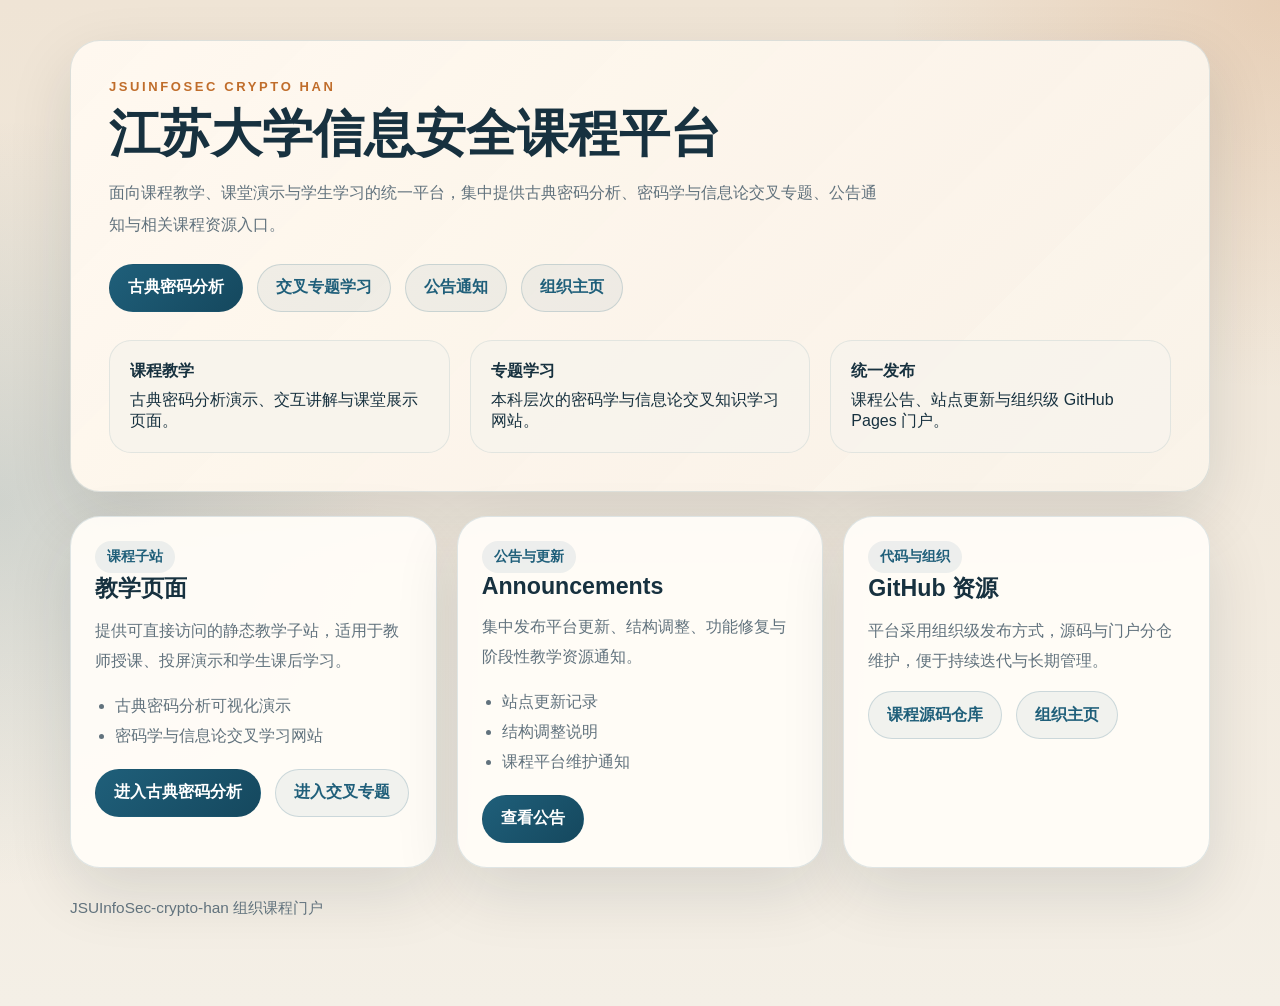
==== index.html @ 3f23a889 "Initialize organization teaching portal" ====
<!DOCTYPE html>
<html lang="zh-CN">
  <head>
    <meta charset="UTF-8" />
    <meta name="viewport" content="width=device-width, initial-scale=1.0" />
    <title>江苏大学信息安全课程平台</title>
    <style>
      :root {
        --bg: #f4efe6;
        --paper: rgba(255, 252, 247, 0.96);
        --panel: rgba(248, 243, 236, 0.92);
        --ink: #17313f;
        --muted: #61727d;
        --primary: #1f5f7a;
        --primary-deep: #15485e;
        --accent: #c06d2b;
        --line: rgba(31, 95, 122, 0.14);
        --shadow: 0 24px 64px rgba(18, 33, 40, 0.12);
        --radius-xl: 30px;
        --radius-lg: 22px;
        --radius-md: 16px;
      }

      * {
        box-sizing: border-box;
      }

      body {
        margin: 0;
        color: var(--ink);
        font-family: "Segoe UI", "PingFang SC", "Microsoft YaHei", sans-serif;
        background:
          radial-gradient(circle at top right, rgba(192, 109, 43, 0.18), transparent 24%),
          radial-gradient(circle at left center, rgba(31, 95, 122, 0.16), transparent 28%),
          linear-gradient(180deg, #efe4d5 0%, var(--bg) 100%);
      }

      a {
        color: inherit;
        text-decoration: none;
      }

      .page {
        max-width: 1180px;
        margin: 0 auto;
        padding: 40px 20px 72px;
      }

      .hero,
      .card {
        border: 1px solid var(--line);
        border-radius: var(--radius-xl);
        background: var(--paper);
        box-shadow: var(--shadow);
      }

      .hero {
        padding: 38px;
        background:
          linear-gradient(135deg, rgba(255, 248, 239, 0.98), rgba(249, 242, 231, 0.94)),
          var(--paper);
      }

      .eyebrow {
        margin: 0 0 12px;
        color: var(--accent);
        font-size: 13px;
        font-weight: 700;
        letter-spacing: 0.2em;
        text-transform: uppercase;
      }

      h1,
      h2,
      h3,
      p {
        margin-top: 0;
      }

      h1 {
        margin-bottom: 16px;
        font-size: clamp(2.3rem, 4vw, 3.9rem);
        line-height: 1.08;
      }

      h2 {
        margin-bottom: 12px;
        font-size: 1.45rem;
      }

      .lead {
        max-width: 780px;
        color: var(--muted);
        line-height: 1.9;
        font-size: 1.03rem;
      }

      .actions,
      .link-row {
        display: flex;
        flex-wrap: wrap;
        gap: 14px;
      }

      .actions {
        margin-top: 24px;
      }

      .btn {
        display: inline-flex;
        align-items: center;
        justify-content: center;
        min-height: 48px;
        padding: 0 18px;
        border-radius: 999px;
        border: 1px solid transparent;
        font-weight: 700;
      }

      .btn-primary {
        background: linear-gradient(135deg, var(--primary), var(--primary-deep));
        color: #fff;
      }

      .btn-secondary {
        border-color: rgba(31, 95, 122, 0.18);
        background: rgba(31, 95, 122, 0.06);
        color: var(--primary);
      }

      .hero-grid,
      .grid {
        display: grid;
        gap: 20px;
      }

      .hero-grid {
        grid-template-columns: repeat(3, minmax(0, 1fr));
        margin-top: 28px;
      }

      .grid {
        grid-template-columns: repeat(auto-fit, minmax(280px, 1fr));
        margin-top: 24px;
      }

      .card {
        padding: 24px;
      }

      .pill {
        display: inline-flex;
        align-items: center;
        padding: 7px 12px;
        border-radius: 999px;
        background: rgba(31, 95, 122, 0.08);
        color: var(--primary);
        font-size: 14px;
        font-weight: 700;
      }

      .card p,
      li {
        color: var(--muted);
        line-height: 1.86;
      }

      ul {
        margin: 0 0 18px;
        padding-left: 20px;
      }

      .meta-card {
        padding: 20px;
        border-radius: var(--radius-lg);
        background: var(--panel);
        border: 1px solid rgba(31, 95, 122, 0.1);
      }

      .meta-card strong {
        display: block;
        margin-bottom: 8px;
      }

      .footer {
        margin-top: 30px;
        color: var(--muted);
        font-size: 0.96rem;
      }

      @media (max-width: 920px) {
        .hero-grid {
          grid-template-columns: 1fr;
        }
      }

      @media (max-width: 820px) {
        .page {
          padding: 24px 14px 44px;
        }

        .hero,
        .card {
          border-radius: var(--radius-lg);
        }

        .hero {
          padding: 24px;
        }
      }
    </style>
  </head>
  <body>
    <main class="page">
      <section class="hero">
        <p class="eyebrow">JSUInfoSec Crypto Han</p>
        <h1>江苏大学信息安全课程平台</h1>
        <p class="lead">
          面向课程教学、课堂演示与学生学习的统一平台，集中提供古典密码分析、密码学与信息论交叉专题、公告通知与相关课程资源入口。
        </p>

        <div class="actions">
          <a class="btn btn-primary" href="/classical-crypto/">古典密码分析</a>
          <a class="btn btn-secondary" href="/cross-learning/">交叉专题学习</a>
          <a class="btn btn-secondary" href="/announcements/">公告通知</a>
          <a class="btn btn-secondary" href="https://github.com/JSUInfoSec-crypto-han">组织主页</a>
        </div>

        <div class="hero-grid">
          <div class="meta-card">
            <strong>课程教学</strong>
            古典密码分析演示、交互讲解与课堂展示页面。
          </div>
          <div class="meta-card">
            <strong>专题学习</strong>
            本科层次的密码学与信息论交叉知识学习网站。
          </div>
          <div class="meta-card">
            <strong>统一发布</strong>
            课程公告、站点更新与组织级 GitHub Pages 门户。
          </div>
        </div>
      </section>

      <section class="grid">
        <article class="card">
          <span class="pill">课程子站</span>
          <h2>教学页面</h2>
          <p>提供可直接访问的静态教学子站，适用于教师授课、投屏演示和学生课后学习。</p>
          <ul>
            <li>古典密码分析可视化演示</li>
            <li>密码学与信息论交叉学习网站</li>
          </ul>
          <div class="link-row">
            <a class="btn btn-primary" href="/classical-crypto/">进入古典密码分析</a>
            <a class="btn btn-secondary" href="/cross-learning/">进入交叉专题</a>
          </div>
        </article>

        <article class="card">
          <span class="pill">公告与更新</span>
          <h2>Announcements</h2>
          <p>集中发布平台更新、结构调整、功能修复与阶段性教学资源通知。</p>
          <ul>
            <li>站点更新记录</li>
            <li>结构调整说明</li>
            <li>课程平台维护通知</li>
          </ul>
          <div class="link-row">
            <a class="btn btn-primary" href="/announcements/">查看公告</a>
          </div>
        </article>

        <article class="card">
          <span class="pill">代码与组织</span>
          <h2>GitHub 资源</h2>
          <p>平台采用组织级发布方式，源码与门户分仓维护，便于持续迭代与长期管理。</p>
          <div class="link-row">
            <a class="btn btn-secondary" href="https://github.com/JSUInfoSec-crypto-han/cmijohnson-crypto-learning">课程源码仓库</a>
            <a class="btn btn-secondary" href="https://github.com/JSUInfoSec-crypto-han">组织主页</a>
          </div>
        </article>
      </section>

      <p class="footer">JSUInfoSec-crypto-han 组织课程门户</p>
    </main>
  </body>
</html>
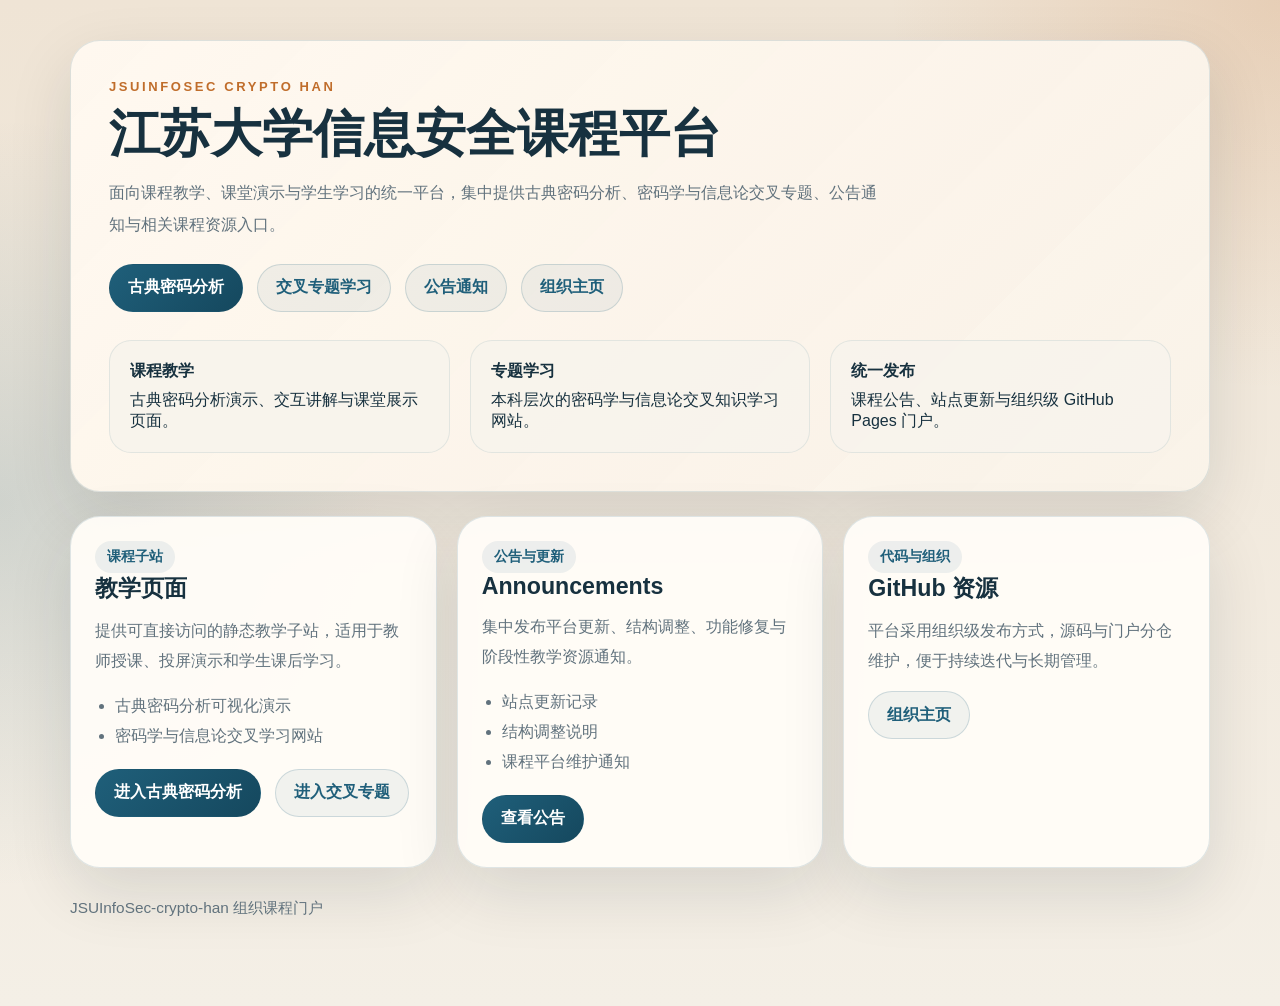
==== commit 0aedbd98: "Deploy public teaching portal" ====
--- a/index.html
+++ b/index.html
@@ -276,7 +276,6 @@
           <h2>GitHub 资源</h2>
           <p>平台采用组织级发布方式，源码与门户分仓维护，便于持续迭代与长期管理。</p>
           <div class="link-row">
-            <a class="btn btn-secondary" href="https://github.com/JSUInfoSec-crypto-han/cmijohnson-crypto-learning">课程源码仓库</a>
             <a class="btn btn-secondary" href="https://github.com/JSUInfoSec-crypto-han">组织主页</a>
           </div>
         </article>
